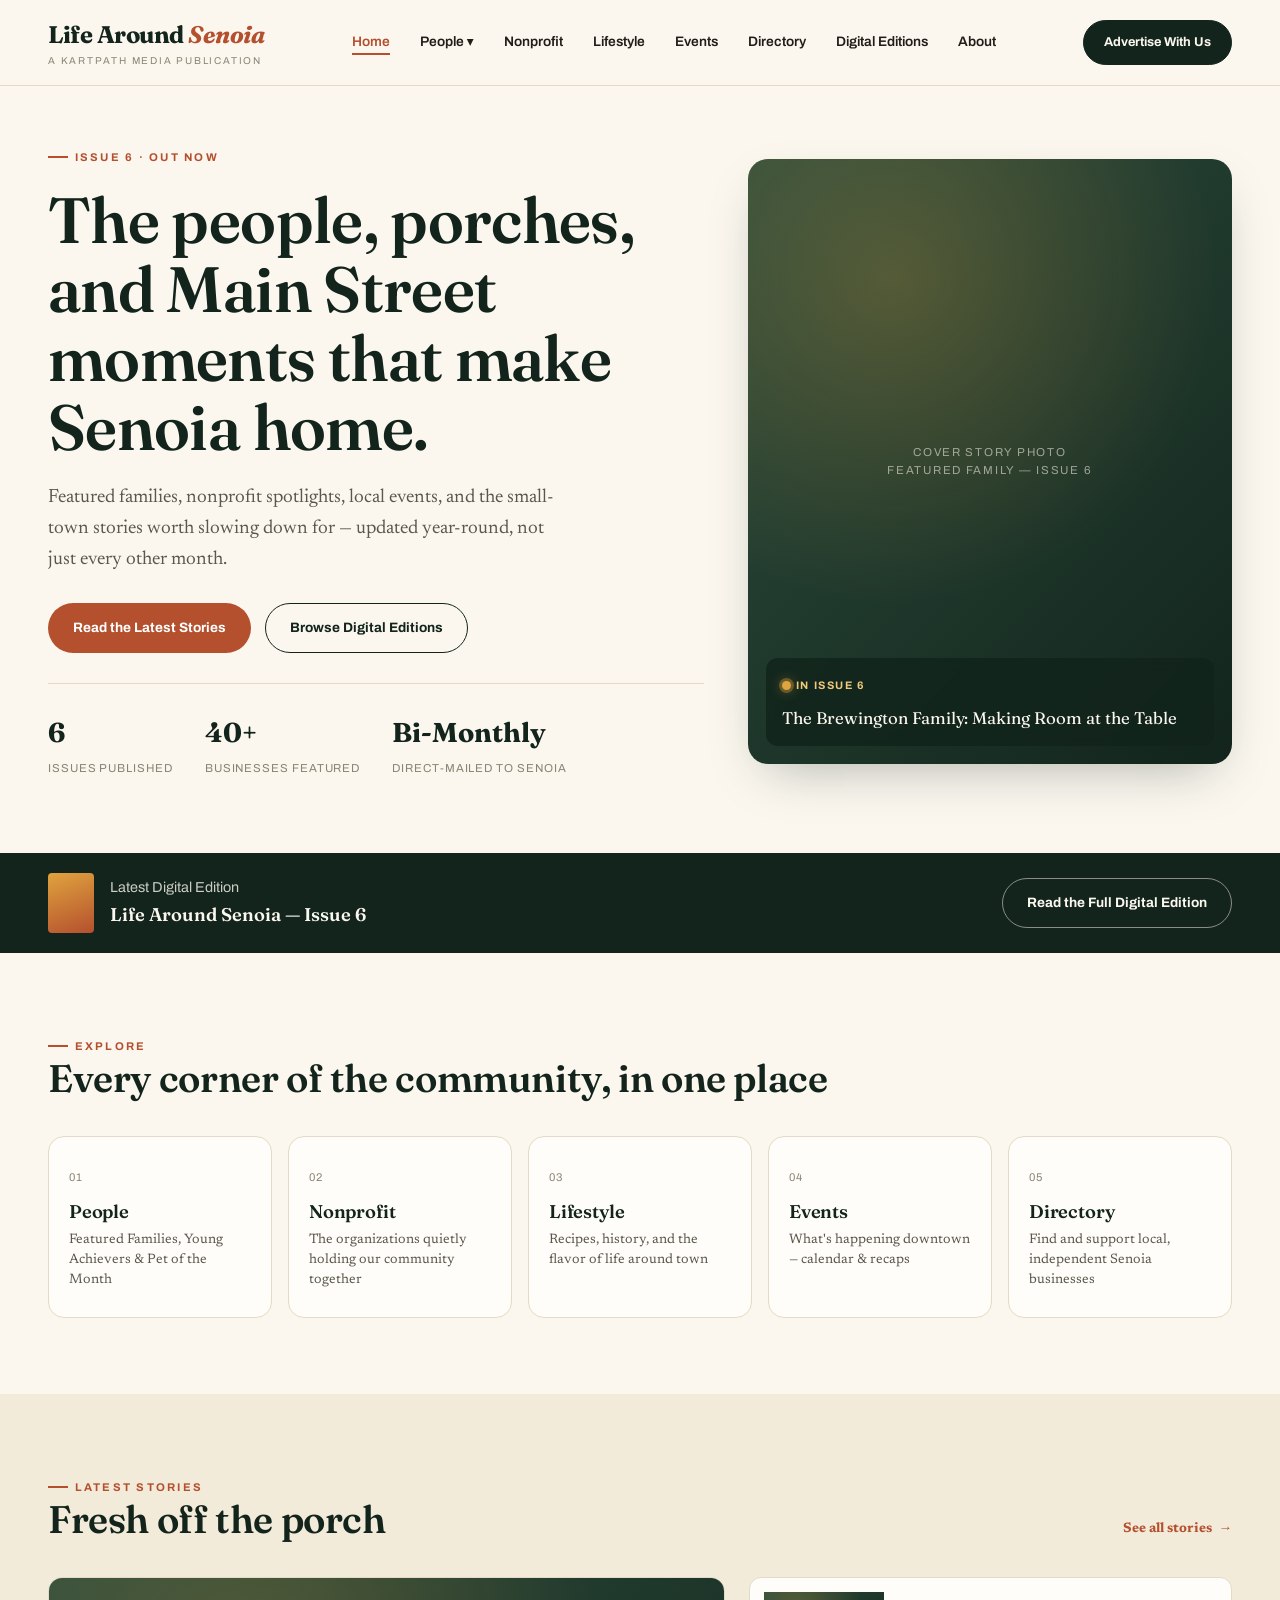
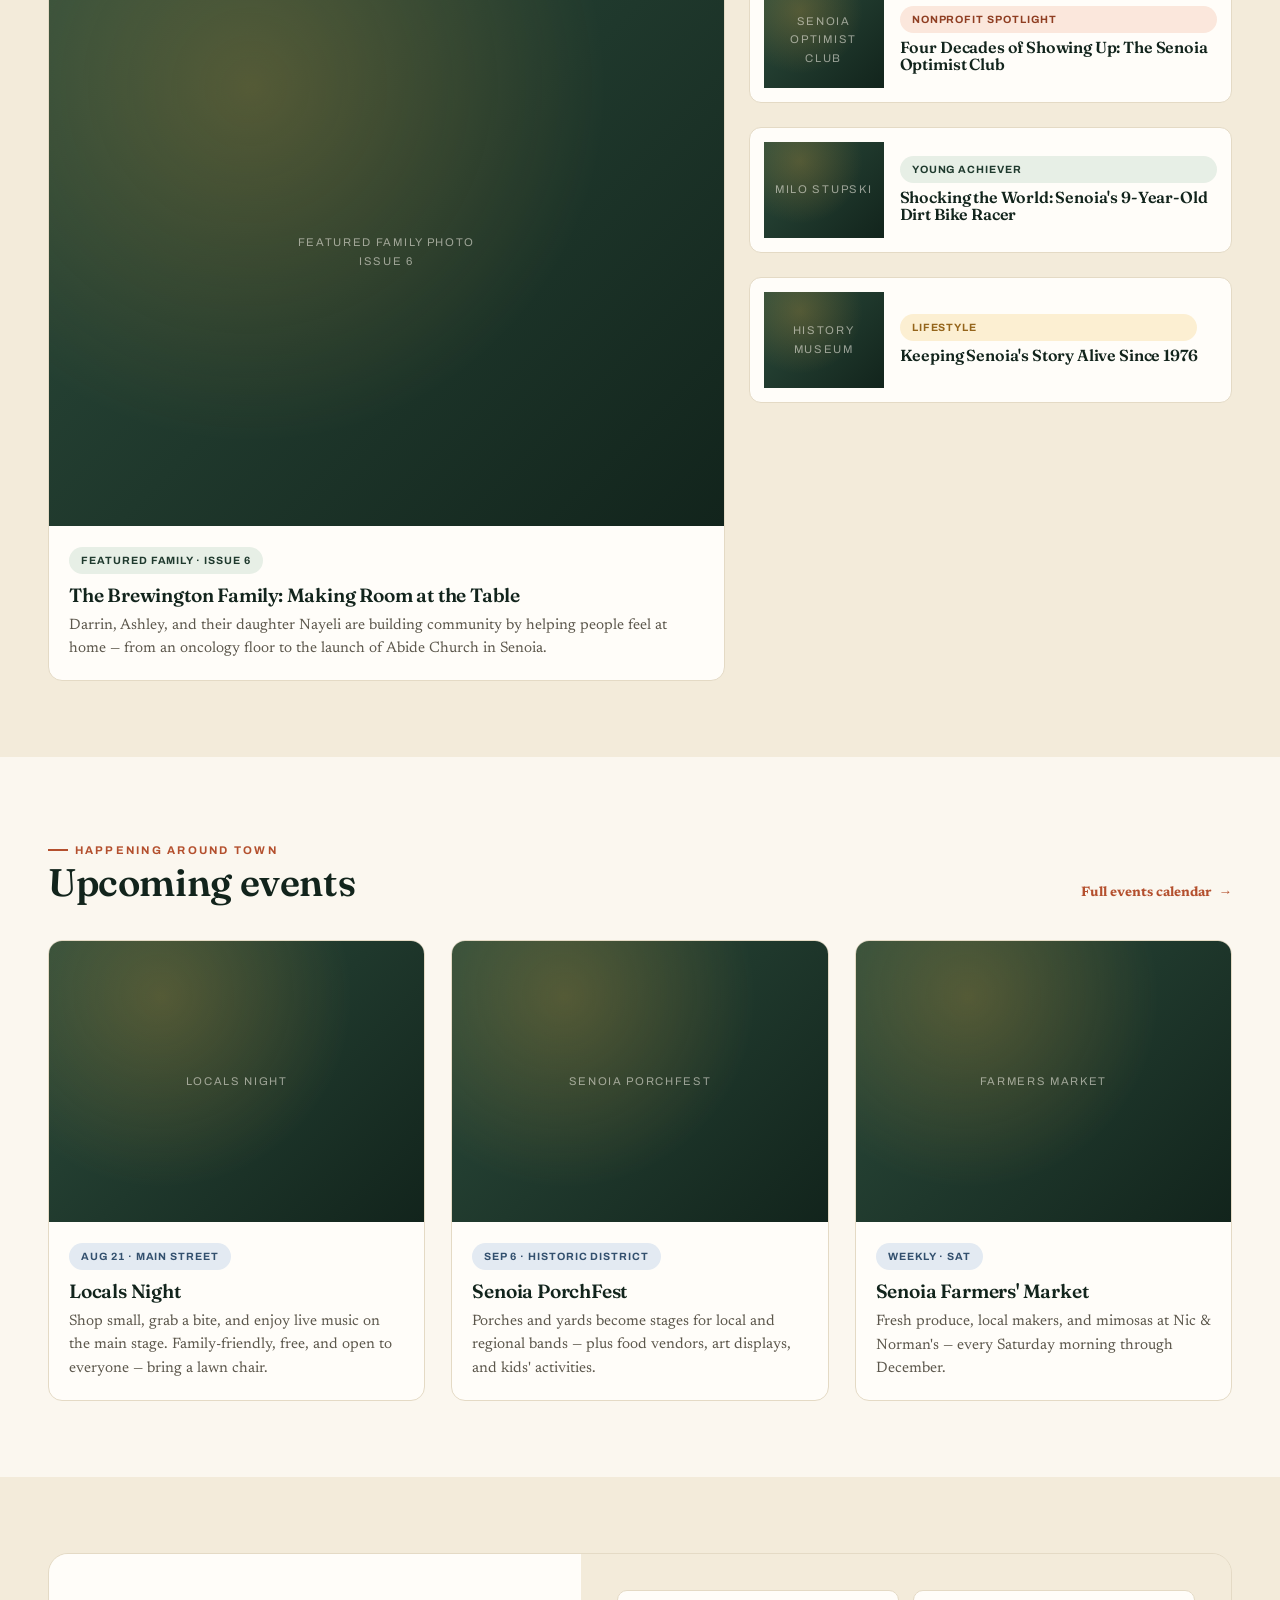
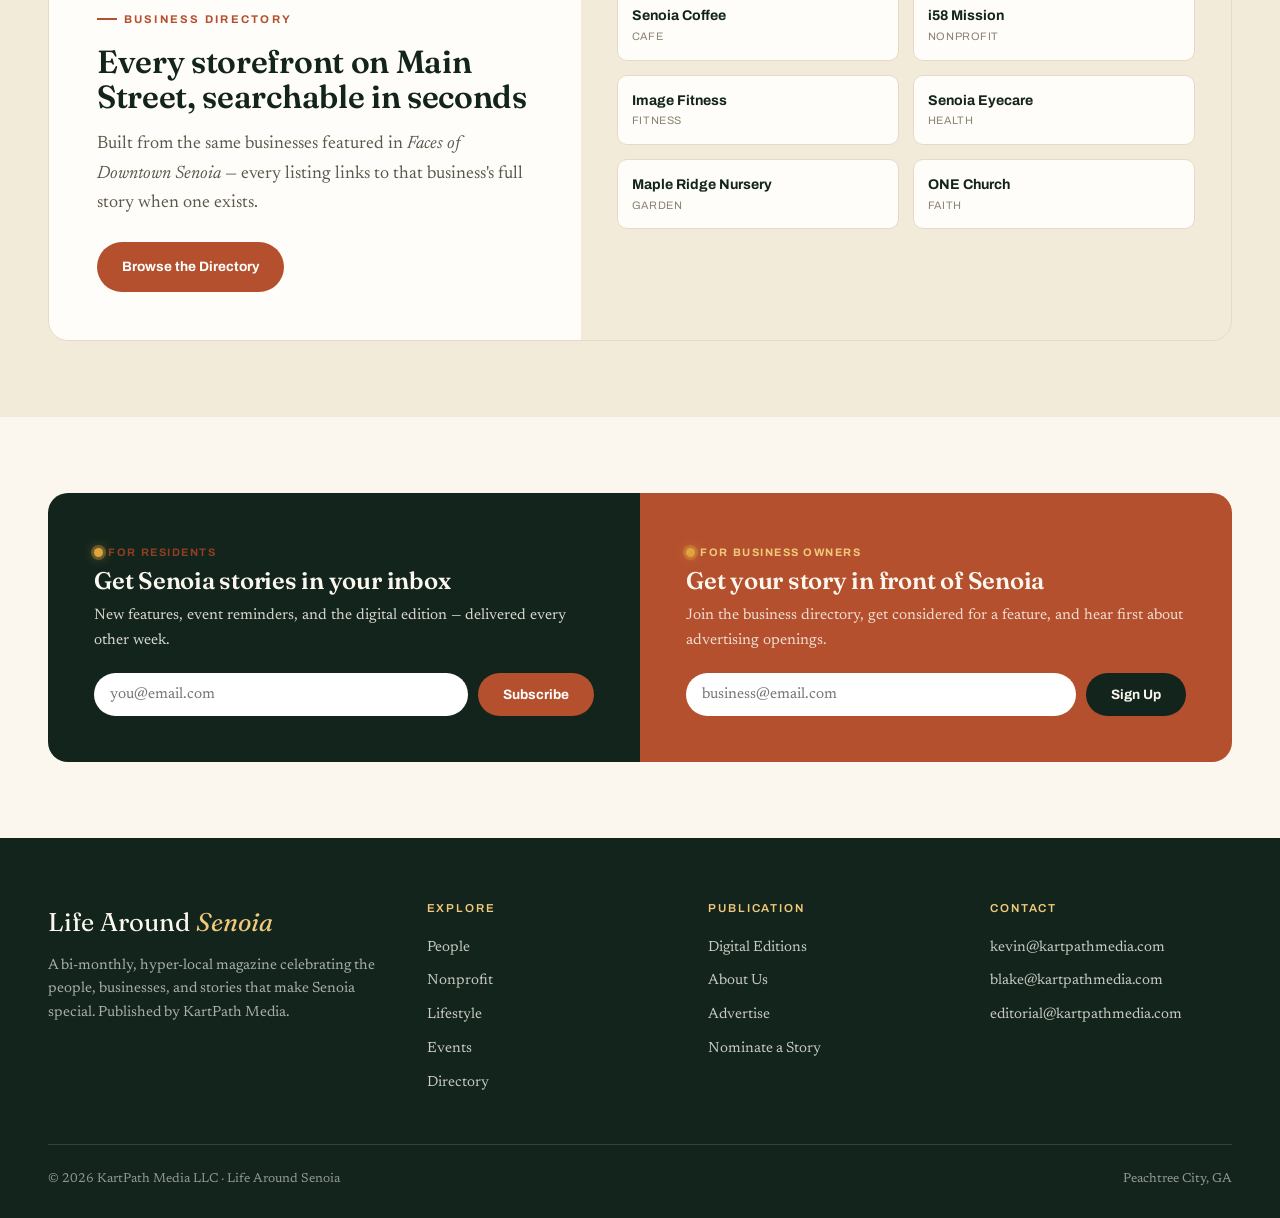
==== index.html @ 34ece20f "Add files via upload Add Life Around Senoia site" ====
<!DOCTYPE html>
<html lang="en">
<head>
<meta charset="UTF-8">
<meta name="viewport" content="width=device-width, initial-scale=1.0">
<title>Life Around Senoia — Stories From Our Town</title>
<meta name="description" content="Life Around Senoia is the digital home of the community magazine — featured families, nonprofit spotlights, local events, and the business directory for downtown Senoia, GA.">
<link rel="preconnect" href="https://fonts.googleapis.com">
<link rel="preconnect" href="https://fonts.gstatic.com" crossorigin>
<link href="https://fonts.googleapis.com/css2?family=Fraunces:ital,opsz,wght@0,9..144,400;0,9..144,500;0,9..144,600;0,9..144,700;0,9..144,900;1,9..144,500;1,9..144,600&family=Newsreader:ital,opsz,wght@0,6..72,400;0,6..72,500;0,6..72,600;1,6..72,400&family=Archivo:wght@400;500;600;700;800&display=swap" rel="stylesheet">
<link rel="stylesheet" href="style.css">
<style>
/* Home-specific */
.hero{position:relative;padding:54px 0 70px;overflow:hidden}
.hero-grid{display:grid;grid-template-columns:1.15fr .85fr;gap:44px;align-items:center}
.hero h1{font-size:clamp(2.5rem,5vw,4.1rem);margin:16px 0 20px}
.hero p.lede{font-size:1.2rem;color:var(--ink-soft);max-width:520px;margin-bottom:28px;font-family:var(--read)}
.hero-actions{display:flex;gap:14px;flex-wrap:wrap;margin-bottom:30px}
.hero-stats{display:flex;gap:32px;padding-top:26px;border-top:1px solid var(--line)}
.hero-stat b{display:block;font-family:var(--display);font-size:1.7rem;color:var(--pine-deep)}
.hero-stat span{font-family:var(--ui);font-size:.72rem;letter-spacing:.08em;text-transform:uppercase;color:var(--ink-faint)}
.hero-visual{position:relative;aspect-ratio:4/5;border-radius:20px;overflow:hidden;box-shadow:var(--shadow-lift)}
.hero-visual .photo-placeholder{font-size:.72rem}
.hero-badge{
  position:absolute;bottom:18px;left:18px;right:18px;background:rgba(18,36,28,.82);
  backdrop-filter:blur(6px);border-radius:12px;padding:14px 16px;color:var(--paper);
}
.hero-badge .porch-light{color:var(--honey-soft)}
.hero-badge p{font-family:var(--display);font-size:1.05rem;margin-top:4px}

/* Latest issue strip */
.issue-strip{background:var(--pine-deep);padding:20px 0}
.issue-strip .wrap{display:flex;align-items:center;justify-content:space-between;gap:20px;flex-wrap:wrap}
.issue-strip .left{display:flex;align-items:center;gap:16px;color:var(--paper)}
.issue-cover-mini{width:46px;height:60px;border-radius:4px;background:linear-gradient(160deg,var(--honey),var(--brick));flex-shrink:0}
.issue-strip .left p{font-family:var(--ui);font-size:.9rem;color:rgba(251,247,239,.8)}
.issue-strip .left strong{font-family:var(--display);font-size:1.15rem;font-weight:600;display:block;color:var(--paper)}

/* Category rail */
.cat-rail{display:grid;grid-template-columns:repeat(5,1fr);gap:16px}
.cat-tile{
  padding:26px 20px;border-radius:16px;border:1px solid var(--line);background:var(--card);
  transition:.2s ease;
}
.cat-tile:hover{transform:translateY(-4px);box-shadow:var(--shadow-card);border-color:transparent}
.cat-tile .num{font-family:var(--ui);font-size:.7rem;color:var(--ink-faint);letter-spacing:.1em}
.cat-tile h3{font-size:1.15rem;margin:10px 0 8px}
.cat-tile p{font-size:.85rem;color:var(--ink-soft);line-height:1.5}

/* Featured grid — asymmetric */
.feature-grid{display:grid;grid-template-columns:1.4fr 1fr;gap:24px}
.feature-grid .lead-card{grid-row:span 2}
.feature-grid .lead-card .card-img{aspect-ratio:16/13}
.side-stack{display:flex;flex-direction:column;gap:24px}
.side-card{display:flex;gap:16px;background:var(--card);border:1px solid var(--line);border-radius:12px;padding:14px;transition:.2s ease}
.side-card:hover{box-shadow:var(--shadow-card);transform:translateY(-2px)}
.side-card .card-img{width:120px;height:96px;flex-shrink:0;border-radius:8px;aspect-ratio:unset}
.side-card .side-body{display:flex;flex-direction:column;justify-content:center}
.side-card .card-title{font-size:1rem;margin:6px 0 0}

/* Directory teaser map strip */
.directory-teaser{display:grid;grid-template-columns:.9fr 1.1fr;gap:0;border-radius:20px;overflow:hidden;border:1px solid var(--line)}
.directory-teaser .copy{padding:48px;background:var(--card)}
.directory-teaser .biz-grid{background:var(--paper-2);padding:36px;display:grid;grid-template-columns:1fr 1fr;gap:14px;align-content:start}
.mini-biz{background:var(--card);border:1px solid var(--line);border-radius:10px;padding:14px;font-family:var(--ui)}
.mini-biz .name{font-weight:700;font-size:.88rem;color:var(--pine-deep)}
.mini-biz .cat{font-size:.68rem;color:var(--ink-faint);letter-spacing:.05em;text-transform:uppercase}

/* Newsletter split */
.news-split{display:grid;grid-template-columns:1fr 1fr;gap:0;border-radius:20px;overflow:hidden}
.news-panel{padding:46px}
.news-panel.readers{background:var(--pine-deep);color:var(--paper)}
.news-panel.business{background:var(--brick);color:var(--paper)}
.news-panel h3{color:var(--paper);font-size:1.5rem;margin-bottom:10px}
.news-panel p{opacity:.85;margin-bottom:20px;font-size:.95rem}
.news-form{display:flex;gap:10px}
.news-form input{flex:1;padding:13px 16px;border-radius:999px;border:none;font-family:var(--read);font-size:.95rem}
@media(max-width:980px){
  .hero-grid{grid-template-columns:1fr}
  .hero-visual{max-width:420px}
  .cat-rail{grid-template-columns:1fr 1fr}
  .feature-grid{grid-template-columns:1fr}
  .feature-grid .lead-card{grid-row:auto}
  .directory-teaser,.news-split{grid-template-columns:1fr}
  .directory-teaser .biz-grid{grid-template-columns:1fr 1fr}
}
@media(max-width:620px){
  .cat-rail{grid-template-columns:1fr}
  .news-form{flex-direction:column}
}
</style>
</head>
<body>

<!-- ============ NAV ============ -->
<header class="site-header">
  <nav class="nav-bar">
    <a href="index.html" class="brand">
      <div>
        <div class="brand-mark">Life Around <em>Senoia</em></div>
        <div class="brand-sub">A KartPath Media Publication</div>
      </div>
    </a>
    <ul class="nav-links">
      <li class="active"><a href="index.html">Home</a></li>
      <li class="has-dropdown">
        <a href="people.html">People ▾</a>
        <div class="dropdown">
          <a href="people.html#featured-families">Featured Families</a>
          <a href="people.html#young-achievers">Young Achievers</a>
          <a href="people.html#pet-of-the-month">Pet of the Month</a>
        </div>
      </li>
      <li><a href="nonprofit.html">Nonprofit</a></li>
      <li><a href="lifestyle.html">Lifestyle</a></li>
      <li><a href="events.html">Events</a></li>
      <li><a href="directory.html">Directory</a></li>
      <li><a href="editions.html">Digital Editions</a></li>
      <li><a href="about.html">About</a></li>
    </ul>
    <a href="advertise.html" class="nav-cta">Advertise With Us</a>
    <button class="nav-toggle">☰</button>
  </nav>
</header>

<!-- ============ HERO ============ -->
<section class="hero">
  <div class="wrap hero-grid">
    <div>
      <span class="eyebrow">Issue 6 · Out Now</span>
      <h1>The people, porches, and Main Street moments that make Senoia home.</h1>
      <p class="lede">Featured families, nonprofit spotlights, local events, and the small-town stories worth slowing down for — updated year-round, not just every other month.</p>
      <div class="hero-actions">
        <a href="#latest-stories" class="btn btn-primary">Read the Latest Stories</a>
        <a href="editions.html" class="btn btn-outline">Browse Digital Editions</a>
      </div>
      <div class="hero-stats">
        <div class="hero-stat"><b>6</b><span>Issues Published</span></div>
        <div class="hero-stat"><b>40+</b><span>Businesses Featured</span></div>
        <div class="hero-stat"><b>Bi-Monthly</b><span>Direct-Mailed to Senoia</span></div>
      </div>
    </div>
    <div class="hero-visual">
      <div class="photo-placeholder">Cover Story Photo<br>Featured Family — Issue 6</div>
      <div class="hero-badge">
        <span class="porch-light"><span class="bulb"></span>In Issue 6</span>
        <p>The Brewington Family: Making Room at the Table</p>
      </div>
    </div>
  </div>
</section>

<!-- ============ LATEST ISSUE STRIP ============ -->
<div class="issue-strip">
  <div class="wrap">
    <div class="left">
      <div class="issue-cover-mini"></div>
      <p>Latest Digital Edition<strong>Life Around Senoia — Issue 6</strong></p>
    </div>
    <a href="editions.html" class="btn btn-outline-light">Read the Full Digital Edition</a>
  </div>
</div>

<!-- ============ CATEGORY RAIL ============ -->
<section>
  <div class="wrap">
    <div class="section-head">
      <div>
        <span class="eyebrow">Explore</span>
        <h2>Every corner of the community, in one place</h2>
      </div>
    </div>
    <div class="cat-rail">
      <a href="people.html" class="cat-tile">
        <span class="num">01</span>
        <h3>People</h3>
        <p>Featured Families, Young Achievers &amp; Pet of the Month</p>
      </a>
      <a href="nonprofit.html" class="cat-tile">
        <span class="num">02</span>
        <h3>Nonprofit</h3>
        <p>The organizations quietly holding our community together</p>
      </a>
      <a href="lifestyle.html" class="cat-tile">
        <span class="num">03</span>
        <h3>Lifestyle</h3>
        <p>Recipes, history, and the flavor of life around town</p>
      </a>
      <a href="events.html" class="cat-tile">
        <span class="num">04</span>
        <h3>Events</h3>
        <p>What's happening downtown — calendar &amp; recaps</p>
      </a>
      <a href="directory.html" class="cat-tile">
        <span class="num">05</span>
        <h3>Directory</h3>
        <p>Find and support local, independent Senoia businesses</p>
      </a>
    </div>
  </div>
</section>

<!-- ============ FEATURED STORIES ============ -->
<section class="on-paper2" id="latest-stories">
  <div class="wrap">
    <div class="section-head">
      <div>
        <span class="eyebrow">Latest Stories</span>
        <h2>Fresh off the porch</h2>
      </div>
      <a href="people.html" class="btn-ghost">See all stories</a>
    </div>
    <div class="feature-grid">
      <a href="people.html#featured-families" class="card lead-card">
        <div class="card-img"><div class="photo-placeholder">Featured Family Photo<br>Issue 6</div></div>
        <div class="card-body">
          <span class="tag tag-people">Featured Family · Issue 6</span>
          <h3 class="card-title">The Brewington Family: Making Room at the Table</h3>
          <p class="card-dek">Darrin, Ashley, and their daughter Nayeli are building community by helping people feel at home — from an oncology floor to the launch of Abide Church in Senoia.</p>
        </div>
      </a>
      <div class="side-stack">
        <a href="nonprofit.html" class="side-card">
          <div class="card-img"><div class="photo-placeholder">Senoia Optimist Club</div></div>
          <div class="side-body">
            <span class="tag tag-nonprofit">Nonprofit Spotlight</span>
            <h3 class="card-title">Four Decades of Showing Up: The Senoia Optimist Club</h3>
          </div>
        </a>
        <a href="people.html#young-achievers" class="side-card">
          <div class="card-img"><div class="photo-placeholder">Milo Stupski</div></div>
          <div class="side-body">
            <span class="tag tag-people">Young Achiever</span>
            <h3 class="card-title">Shocking the World: Senoia's 9-Year-Old Dirt Bike Racer</h3>
          </div>
        </a>
        <a href="lifestyle.html#historical-society" class="side-card">
          <div class="card-img"><div class="photo-placeholder">History Museum</div></div>
          <div class="side-body">
            <span class="tag tag-lifestyle">Lifestyle</span>
            <h3 class="card-title">Keeping Senoia's Story Alive Since 1976</h3>
          </div>
        </a>
      </div>
    </div>
  </div>
</section>

<!-- ============ EVENTS STRIP ============ -->
<section>
  <div class="wrap">
    <div class="section-head">
      <div>
        <span class="eyebrow">Happening Around Town</span>
        <h2>Upcoming events</h2>
      </div>
      <a href="events.html" class="btn-ghost">Full events calendar</a>
    </div>
    <div class="grid-3">
      <div class="card">
        <div class="card-img"><div class="photo-placeholder">Locals Night</div></div>
        <div class="card-body">
          <span class="tag tag-events">Aug 21 · Main Street</span>
          <h3 class="card-title">Locals Night</h3>
          <p class="card-dek">Shop small, grab a bite, and enjoy live music on the main stage. Family-friendly, free, and open to everyone — bring a lawn chair.</p>
        </div>
      </div>
      <div class="card">
        <div class="card-img"><div class="photo-placeholder">Senoia PorchFest</div></div>
        <div class="card-body">
          <span class="tag tag-events">Sep 6 · Historic District</span>
          <h3 class="card-title">Senoia PorchFest</h3>
          <p class="card-dek">Porches and yards become stages for local and regional bands — plus food vendors, art displays, and kids' activities.</p>
        </div>
      </div>
      <div class="card">
        <div class="card-img"><div class="photo-placeholder">Farmers Market</div></div>
        <div class="card-body">
          <span class="tag tag-events">Weekly · Sat</span>
          <h3 class="card-title">Senoia Farmers' Market</h3>
          <p class="card-dek">Fresh produce, local makers, and mimosas at Nic &amp; Norman's — every Saturday morning through December.</p>
        </div>
      </div>
    </div>
  </div>
</section>

<!-- ============ DIRECTORY TEASER ============ -->
<section class="on-paper2">
  <div class="wrap">
    <div class="directory-teaser">
      <div class="copy">
        <span class="eyebrow">Business Directory</span>
        <h2 style="font-size:2rem;margin:14px 0 16px">Every storefront on Main Street, searchable in seconds</h2>
        <p style="color:var(--ink-soft);margin-bottom:24px">Built from the same businesses featured in <em>Faces of Downtown Senoia</em> — every listing links to that business's full story when one exists.</p>
        <a href="directory.html" class="btn btn-primary">Browse the Directory</a>
      </div>
      <div class="biz-grid">
        <div class="mini-biz"><div class="name">Senoia Coffee</div><div class="cat">Cafe</div></div>
        <div class="mini-biz"><div class="name">i58 Mission</div><div class="cat">Nonprofit</div></div>
        <div class="mini-biz"><div class="name">Image Fitness</div><div class="cat">Fitness</div></div>
        <div class="mini-biz"><div class="name">Senoia Eyecare</div><div class="cat">Health</div></div>
        <div class="mini-biz"><div class="name">Maple Ridge Nursery</div><div class="cat">Garden</div></div>
        <div class="mini-biz"><div class="name">ONE Church</div><div class="cat">Faith</div></div>
      </div>
    </div>
  </div>
</section>

<!-- ============ NEWSLETTER SPLIT ============ -->
<section>
  <div class="wrap">
    <div class="news-split">
      <div class="news-panel readers">
        <span class="porch-light"><span class="bulb"></span>For Residents</span>
        <h3>Get Senoia stories in your inbox</h3>
        <p>New features, event reminders, and the digital edition — delivered every other week.</p>
        <form class="news-form" onsubmit="return false">
          <input type="email" placeholder="you@email.com">
          <button class="btn btn-primary" type="submit">Subscribe</button>
        </form>
      </div>
      <div class="news-panel business">
        <span class="porch-light" style="color:var(--honey-soft)"><span class="bulb"></span>For Business Owners</span>
        <h3>Get your story in front of Senoia</h3>
        <p>Join the business directory, get considered for a feature, and hear first about advertising openings.</p>
        <form class="news-form" onsubmit="return false">
          <input type="email" placeholder="business@email.com">
          <button class="btn" type="submit" style="background:var(--pine-deep);color:var(--paper)">Sign Up</button>
        </form>
      </div>
    </div>
  </div>
</section>

<!-- ============ FOOTER ============ -->
<footer class="site-footer">
  <div class="wrap">
    <div class="footer-grid">
      <div>
        <div class="footer-brand">Life Around <em style="color:var(--honey-soft);font-style:italic">Senoia</em></div>
        <p class="footer-tag">A bi-monthly, hyper-local magazine celebrating the people, businesses, and stories that make Senoia special. Published by KartPath Media.</p>
      </div>
      <div>
        <h4>Explore</h4>
        <a href="people.html">People</a>
        <a href="nonprofit.html">Nonprofit</a>
        <a href="lifestyle.html">Lifestyle</a>
        <a href="events.html">Events</a>
        <a href="directory.html">Directory</a>
      </div>
      <div>
        <h4>Publication</h4>
        <a href="editions.html">Digital Editions</a>
        <a href="about.html">About Us</a>
        <a href="advertise.html">Advertise</a>
        <a href="about.html#nominate">Nominate a Story</a>
      </div>
      <div>
        <h4>Contact</h4>
        <a href="mailto:kevin@kartpathmedia.com">kevin@kartpathmedia.com</a>
        <a href="mailto:blake@kartpathmedia.com">blake@kartpathmedia.com</a>
        <a href="mailto:editorial@kartpathmedia.com">editorial@kartpathmedia.com</a>
      </div>
    </div>
    <div class="footer-bottom">
      <span>© 2026 KartPath Media LLC · Life Around Senoia</span>
      <span>Peachtree City, GA</span>
    </div>
  </div>
</footer>

<script src="script.js"></script>
</body>
</html>
---- style.css ----
/* ============================================================
   LIFE AROUND SENOIA — Shared Stylesheet
   Grounded in Senoia's own materials: pine treelines, Main
   Street brick, and the gold porch-light glow of downtown at
   dusk. Not a generic magazine cream/terracotta template.
   ============================================================ */

:root{
  --pine:#1F3A2E;
  --pine-deep:#12241C;
  --pine-soft:#2C4C3C;
  --brick:#B4502E;
  --brick-deep:#8F3E22;
  --honey:#E0A33E;
  --honey-soft:#F0C97A;
  --honey-glow:rgba(224,163,62,.35);
  --paper:#FBF7EF;
  --paper-2:#F3EBDA;
  --card:#FFFDF9;
  --ink:#211E19;
  --ink-soft:#5C574C;
  --ink-faint:#8B8474;
  --line:#E4DAC5;
  --white:#FFFFFF;

  --display:'Fraunces',Georgia,serif;
  --read:'Newsreader',Georgia,serif;
  --ui:'Archivo',system-ui,-apple-system,sans-serif;

  --maxw:1240px;
  --maxw-narrow:760px;
  --radius:14px;
  --shadow-card:0 1px 2px rgba(33,30,25,.06),0 8px 24px -12px rgba(33,30,25,.18);
  --shadow-lift:0 20px 50px -20px rgba(18,36,28,.35);
}

*{box-sizing:border-box;margin:0;padding:0}
html{scroll-behavior:smooth}
body{
  background:var(--paper);
  color:var(--ink);
  font-family:var(--read);
  font-size:18px;
  line-height:1.62;
  -webkit-font-smoothing:antialiased;
}
img{max-width:100%;display:block;object-fit:cover}
a{color:inherit;text-decoration:none}
ul{list-style:none}
.wrap{max-width:var(--maxw);margin:0 auto;padding:0 28px}
.wrap-narrow{max-width:var(--maxw-narrow);margin:0 auto;padding:0 28px}
button{font-family:var(--ui);cursor:pointer}
::selection{background:var(--honey-glow);color:var(--pine-deep)}

/* ---------- Type helpers ---------- */
h1,h2,h3,h4{font-family:var(--display);font-weight:600;line-height:1.08;letter-spacing:-.01em;color:var(--pine-deep)}
.serif-italic{font-style:italic;font-weight:500}

.eyebrow{
  font-family:var(--ui);font-weight:700;font-size:.7rem;letter-spacing:.2em;
  text-transform:uppercase;color:var(--brick);
  display:inline-flex;align-items:center;gap:.6em;
}
.eyebrow::before{content:"";width:20px;height:2px;background:var(--brick);display:inline-block}
.eyebrow.on-pine{color:var(--honey-soft)}
.eyebrow.on-pine::before{background:var(--honey-soft)}
.eyebrow.pine{color:var(--pine)}
.eyebrow.pine::before{background:var(--pine)}

/* ---------- Porch Light signature badge ---------- */
.porch-light{
  display:inline-flex;align-items:center;gap:.5em;
  font-family:var(--ui);font-weight:700;font-size:.68rem;letter-spacing:.14em;
  text-transform:uppercase;color:var(--brick-deep);
}
.porch-light .bulb{
  width:9px;height:9px;border-radius:50%;background:var(--honey);
  box-shadow:0 0 0 3px var(--honey-glow),0 0 12px 2px var(--honey-glow);
}

/* ================= NAV ================= */
.site-header{
  position:sticky;top:0;z-index:100;
  background:rgba(251,247,239,.92);
  backdrop-filter:blur(10px);
  border-bottom:1px solid var(--line);
}
.nav-bar{display:flex;align-items:center;justify-content:space-between;padding:16px 28px;max-width:var(--maxw);margin:0 auto;gap:24px}
.brand{display:flex;align-items:center;gap:12px}
.brand-mark{
  font-family:var(--display);font-weight:700;font-size:1.5rem;color:var(--pine-deep);
  letter-spacing:-.02em;
}
.brand-mark em{color:var(--brick);font-style:italic}
.brand-sub{font-family:var(--ui);font-size:.62rem;letter-spacing:.18em;text-transform:uppercase;color:var(--ink-faint);margin-top:-2px}

.nav-links{display:flex;align-items:center;gap:30px;font-family:var(--ui);font-weight:600;font-size:.86rem}
.nav-links > li > a{position:relative;padding:6px 0;color:var(--ink)}
.nav-links > li > a::after{
  content:"";position:absolute;left:0;bottom:0;width:0;height:2px;background:var(--brick);
  transition:width .2s ease;
}
.nav-links > li > a:hover::after,.nav-links > li.active > a::after{width:100%}
.nav-links > li.active > a{color:var(--brick)}

.nav-cta{
  font-family:var(--ui);font-weight:700;font-size:.8rem;
  background:var(--pine-deep);color:var(--paper);
  padding:11px 20px;border-radius:999px;
  border:1px solid var(--pine-deep);white-space:nowrap;
}
.nav-cta:hover{background:var(--pine)}
.nav-toggle{display:none;background:none;border:none;font-size:1.6rem;color:var(--pine-deep)}

.has-dropdown{position:relative}
.dropdown{
  position:absolute;top:100%;left:50%;transform:translateX(-50%) translateY(6px);
  background:var(--card);border:1px solid var(--line);border-radius:12px;
  box-shadow:var(--shadow-card);padding:10px;min-width:220px;
  opacity:0;visibility:hidden;transition:.15s ease;
}
.has-dropdown:hover .dropdown{opacity:1;visibility:visible;transform:translateX(-50%) translateY(0)}
.dropdown a{display:block;padding:9px 14px;border-radius:8px;font-size:.86rem;font-weight:600;color:var(--ink)}
.dropdown a:hover{background:var(--paper-2);color:var(--brick)}

/* ================= BUTTONS ================= */
.btn{
  display:inline-flex;align-items:center;gap:8px;
  font-family:var(--ui);font-weight:700;font-size:.85rem;
  padding:13px 24px;border-radius:999px;border:1px solid transparent;
  transition:.15s ease;
}
.btn-primary{background:var(--brick);color:var(--white)}
.btn-primary:hover{background:var(--brick-deep)}
.btn-outline{border-color:var(--pine-deep);color:var(--pine-deep)}
.btn-outline:hover{background:var(--pine-deep);color:var(--paper)}
.btn-outline-light{border-color:rgba(251,247,239,.5);color:var(--paper)}
.btn-outline-light:hover{background:var(--paper);color:var(--pine-deep)}
.btn-ghost{color:var(--brick);font-weight:700;font-size:.85rem}
.btn-ghost::after{content:"→";margin-left:6px;transition:margin .15s ease}
.btn-ghost:hover::after{margin-left:10px}

/* ================= TAGS ================= */
.tag{
  display:inline-block;font-family:var(--ui);font-weight:700;font-size:.66rem;
  letter-spacing:.09em;text-transform:uppercase;padding:5px 12px;border-radius:999px;
}
.tag-people{background:#E7EFE6;color:var(--pine)}
.tag-nonprofit{background:#FBE7DC;color:var(--brick-deep)}
.tag-lifestyle{background:#FCEFD2;color:#95651B}
.tag-events{background:#E3EAF2;color:#33506E}
.tag-directory{background:#EFE4F1;color:#6B3B6E}
.tag-edition{background:var(--pine-deep);color:var(--honey-soft)}

/* ================= CARDS ================= */
.card{background:var(--card);border:1px solid var(--line);border-radius:var(--radius);overflow:hidden;transition:.2s ease}
.card:hover{transform:translateY(-3px);box-shadow:var(--shadow-card)}
.card-img{aspect-ratio:4/3;background:linear-gradient(135deg,var(--pine-soft),var(--pine-deep));position:relative}
.card-body{padding:20px}
.card-title{font-family:var(--display);font-size:1.2rem;font-weight:600;margin:10px 0 8px;color:var(--pine-deep)}
.card-dek{color:var(--ink-soft);font-size:.94rem;line-height:1.55}

.photo-placeholder{
  width:100%;height:100%;display:flex;align-items:center;justify-content:center;
  background:radial-gradient(circle at 30% 20%, rgba(224,163,62,.25), transparent 55%),
    linear-gradient(135deg,var(--pine-soft),var(--pine-deep));
  color:rgba(251,247,239,.55);font-family:var(--ui);font-size:.7rem;
  letter-spacing:.15em;text-transform:uppercase;text-align:center;padding:10px;
}

/* ================= SECTIONS ================= */
section{padding:76px 0}
.section-head{display:flex;justify-content:space-between;align-items:flex-end;gap:24px;margin-bottom:36px;flex-wrap:wrap}
.section-head h2{font-size:clamp(1.8rem,3vw,2.6rem)}
.on-pine{background:var(--pine-deep);color:var(--paper)}
.on-pine h1,.on-pine h2,.on-pine h3{color:var(--paper)}
.on-paper2{background:var(--paper-2)}

/* ================= FOOTER ================= */
.site-footer{background:var(--pine-deep);color:rgba(251,247,239,.85);padding:64px 0 28px}
.footer-grid{display:grid;grid-template-columns:1.4fr 1fr 1fr 1fr;gap:40px;padding-bottom:44px;border-bottom:1px solid rgba(251,247,239,.14)}
.footer-grid h4{color:var(--honey-soft);font-family:var(--ui);font-size:.72rem;letter-spacing:.16em;text-transform:uppercase;margin-bottom:16px}
.footer-grid a{display:block;padding:5px 0;font-size:.92rem;color:rgba(251,247,239,.78)}
.footer-grid a:hover{color:var(--honey-soft)}
.footer-bottom{display:flex;justify-content:space-between;align-items:center;padding-top:24px;font-size:.8rem;color:rgba(251,247,239,.55);flex-wrap:wrap;gap:12px}
.footer-brand{font-family:var(--display);font-size:1.6rem;color:var(--paper);margin-bottom:10px}
.footer-tag{font-size:.92rem;color:rgba(251,247,239,.65);max-width:340px;line-height:1.6;margin-bottom:20px}

/* ================= UTILITIES ================= */
.grid-3{display:grid;grid-template-columns:repeat(3,1fr);gap:26px}
.grid-4{display:grid;grid-template-columns:repeat(4,1fr);gap:22px}
.grid-2{display:grid;grid-template-columns:repeat(2,1fr);gap:26px}
.center{text-align:center}
.divider-porch{height:1px;background:linear-gradient(90deg,transparent,var(--honey),transparent);margin:0 auto;width:120px}

@media (max-width: 980px){
  .nav-links{display:none}
  .nav-toggle{display:block}
  .grid-3,.grid-4,.grid-2{grid-template-columns:1fr 1fr}
  .footer-grid{grid-template-columns:1fr 1fr}
}
@media (max-width: 620px){
  .grid-3,.grid-4,.grid-2{grid-template-columns:1fr}
  .footer-grid{grid-template-columns:1fr}
  section{padding:52px 0}
  body{font-size:16.5px}
}
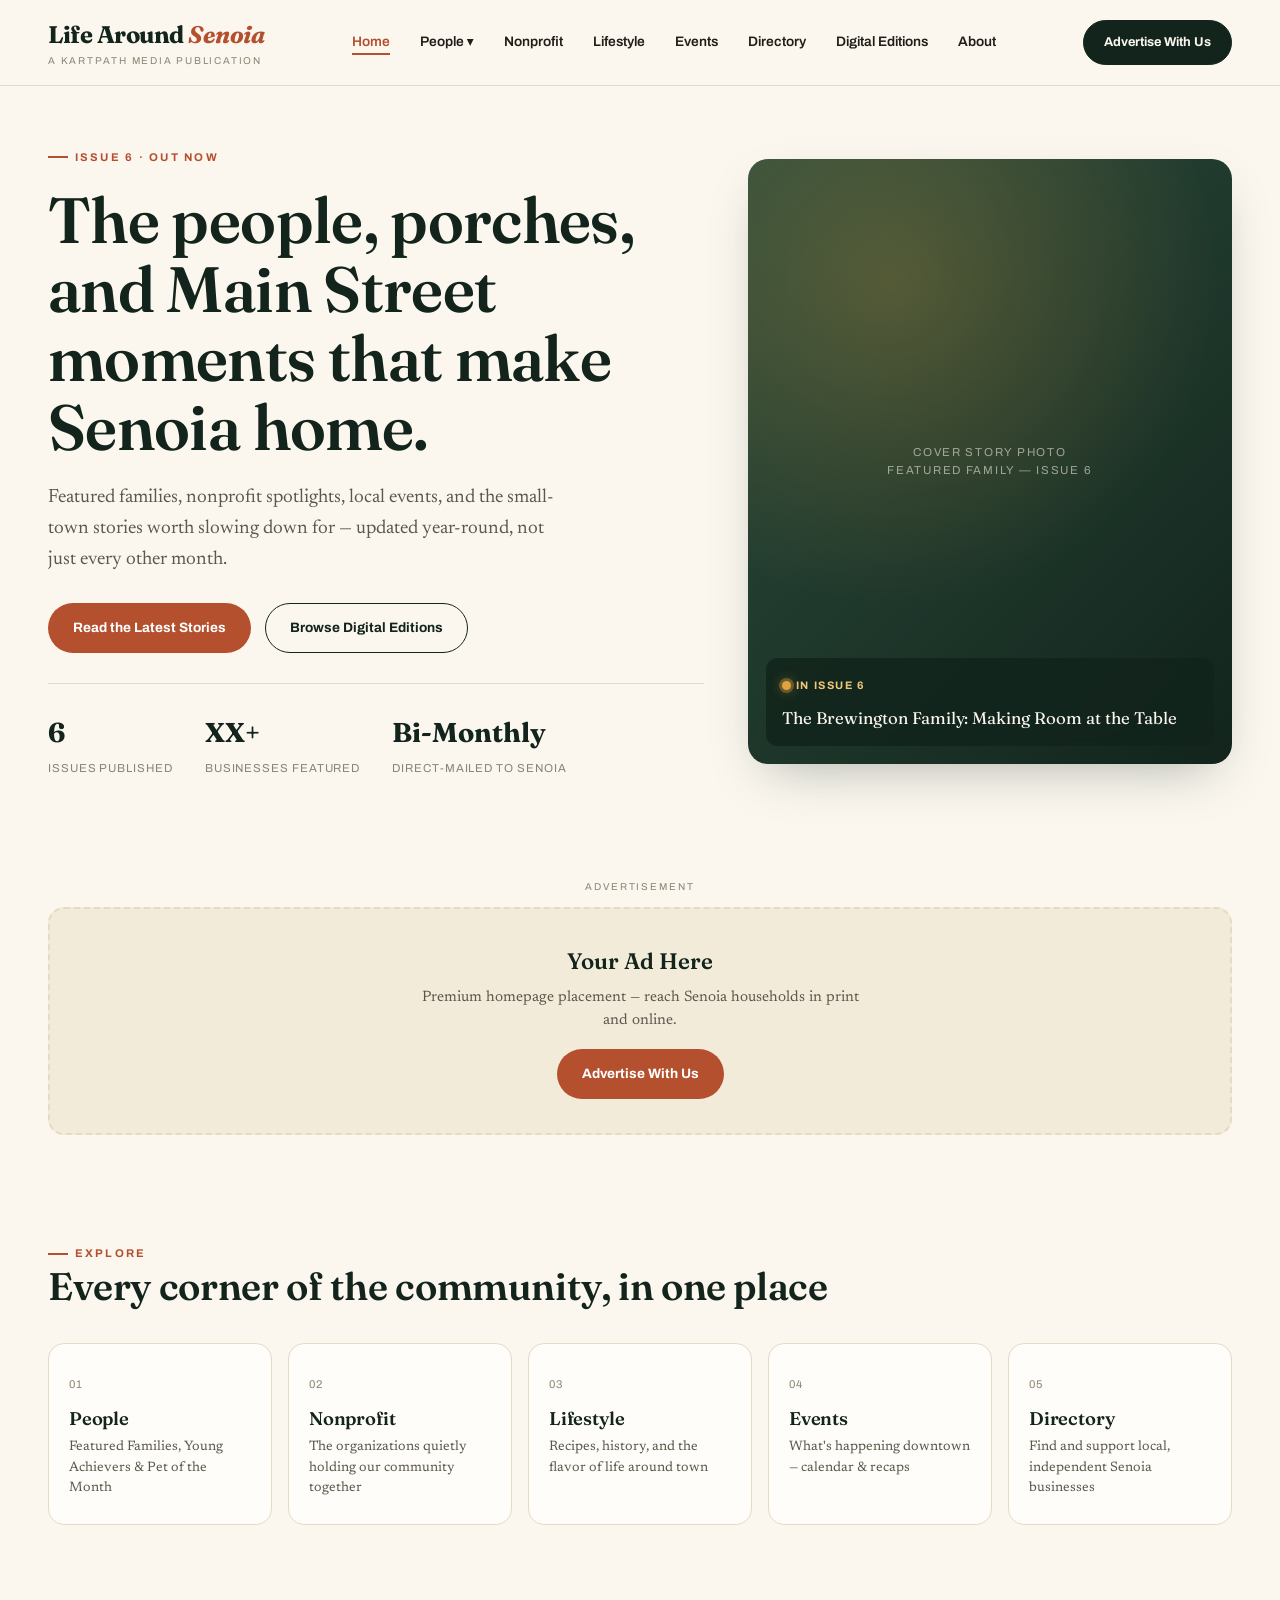
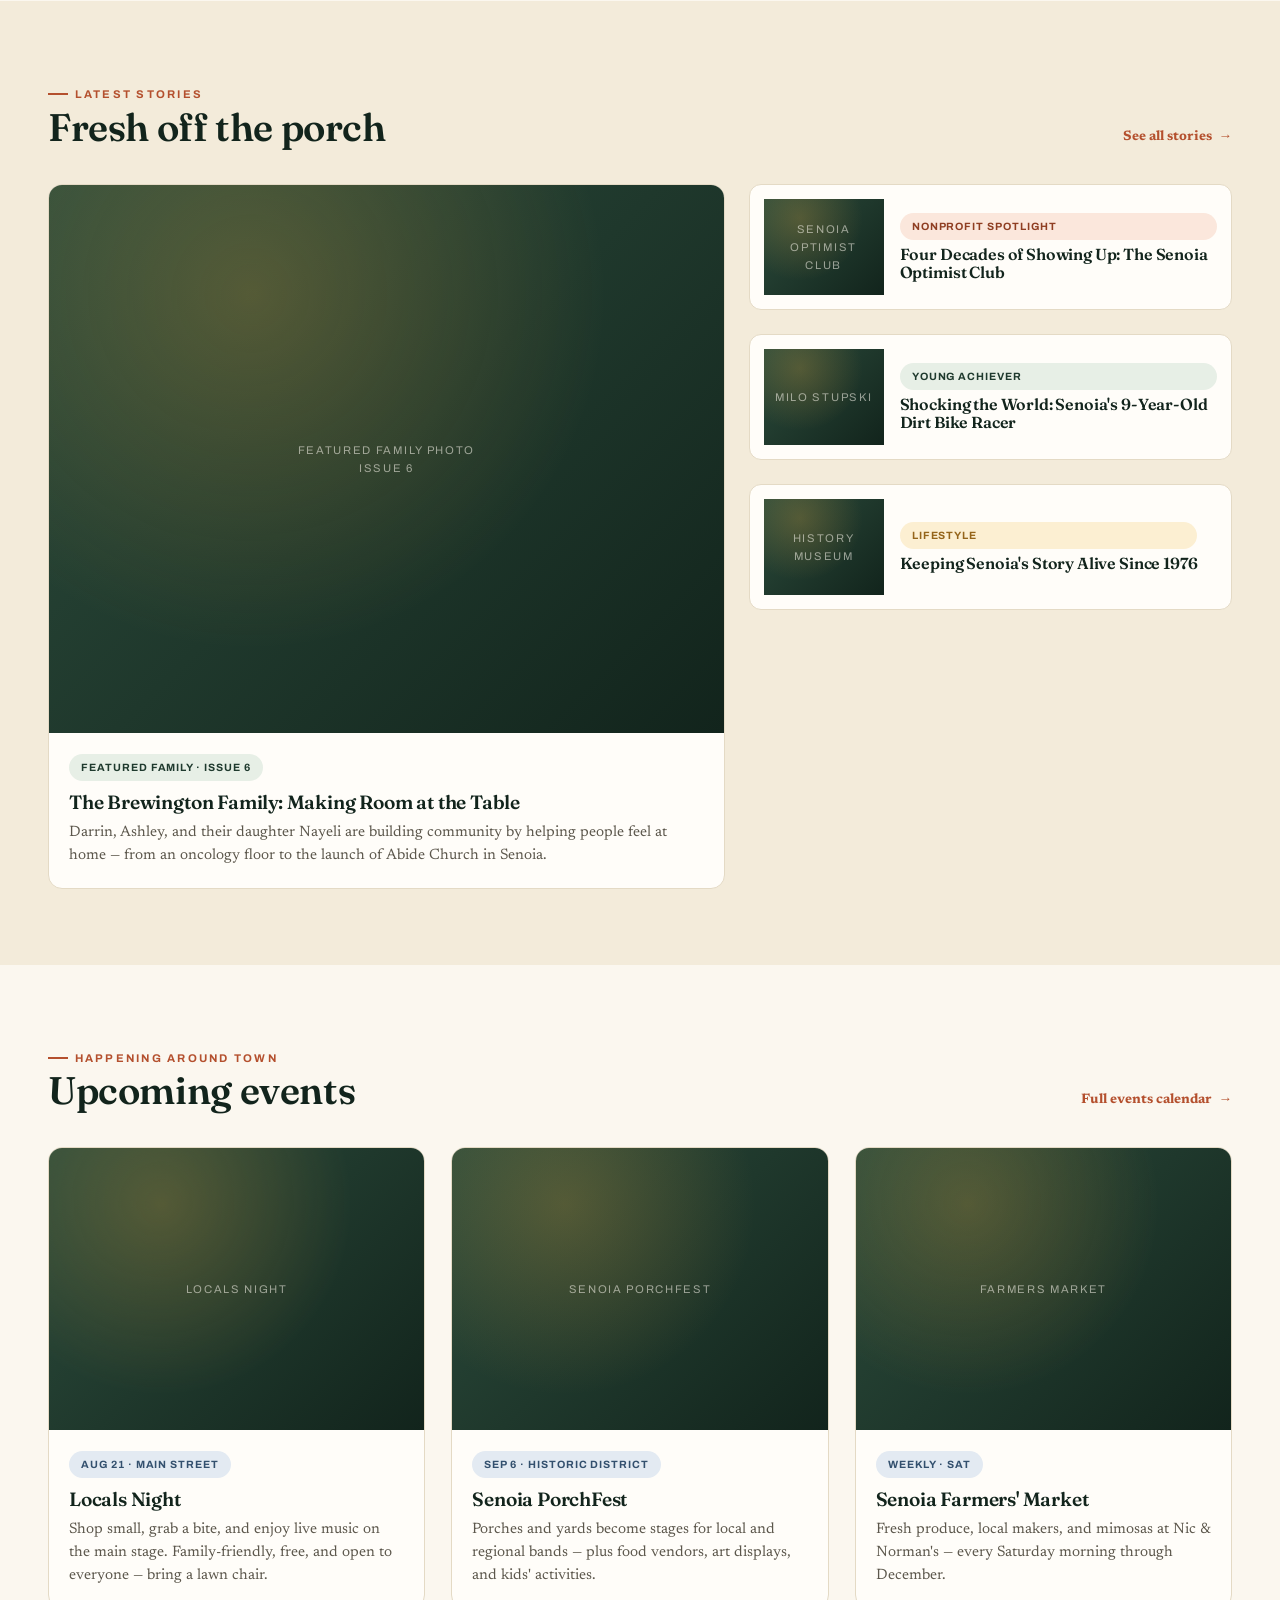
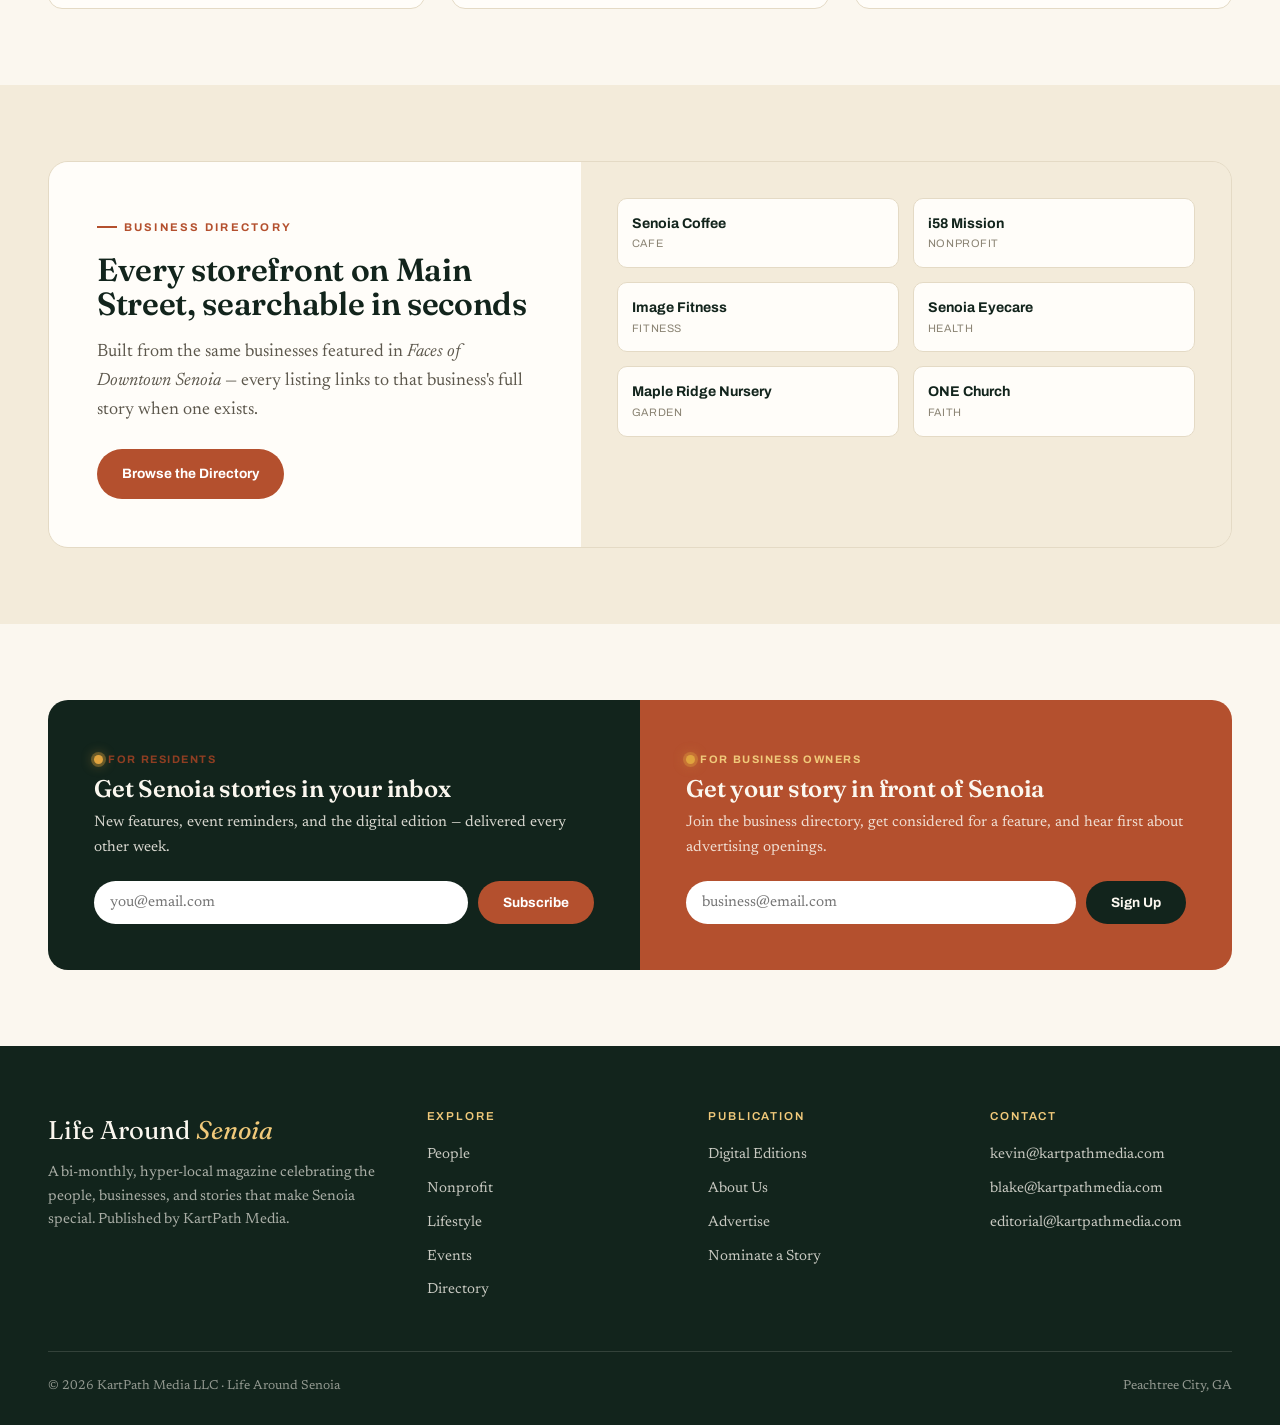
==== commit 3f35b2c2: "Add files via upload Update homepage: ad slot + businesses stat" ====
--- a/index.html
+++ b/index.html
@@ -28,13 +28,12 @@
 .hero-badge .porch-light{color:var(--honey-soft)}
 .hero-badge p{font-family:var(--display);font-size:1.05rem;margin-top:4px}
 
-/* Latest issue strip */
-.issue-strip{background:var(--pine-deep);padding:20px 0}
-.issue-strip .wrap{display:flex;align-items:center;justify-content:space-between;gap:20px;flex-wrap:wrap}
-.issue-strip .left{display:flex;align-items:center;gap:16px;color:var(--paper)}
-.issue-cover-mini{width:46px;height:60px;border-radius:4px;background:linear-gradient(160deg,var(--honey),var(--brick));flex-shrink:0}
-.issue-strip .left p{font-family:var(--ui);font-size:.9rem;color:rgba(251,247,239,.8)}
-.issue-strip .left strong{font-family:var(--display);font-size:1.15rem;font-weight:600;display:block;color:var(--paper)}
+/* Homepage ad slot */
+.ad-slot{padding:26px 0}
+.ad-label{display:block;text-align:center;font-family:var(--ui);font-size:.62rem;letter-spacing:.2em;text-transform:uppercase;color:var(--ink-faint);margin-bottom:12px}
+.ad-placeholder{border:2px dashed var(--line);border-radius:16px;background:var(--paper-2);min-height:150px;display:flex;align-items:center;justify-content:center;text-align:center;padding:34px 24px}
+.ad-placeholder strong{font-family:var(--display);font-size:1.4rem;font-weight:600;color:var(--pine-deep);display:block;margin-bottom:8px}
+.ad-placeholder p{font-family:var(--read);color:var(--ink-soft);font-size:.94rem;line-height:1.5;margin:0 auto 16px;max-width:440px}
 
 /* Category rail */
 .cat-rail{display:grid;grid-template-columns:repeat(5,1fr);gap:16px}
@@ -136,7 +135,7 @@
       </div>
       <div class="hero-stats">
         <div class="hero-stat"><b>6</b><span>Issues Published</span></div>
-        <div class="hero-stat"><b>40+</b><span>Businesses Featured</span></div>
+        <div class="hero-stat"><b>XX+</b><span>Businesses Featured</span></div><!-- TODO: replace XX+ with the confirmed number of businesses featured -->
         <div class="hero-stat"><b>Bi-Monthly</b><span>Direct-Mailed to Senoia</span></div>
       </div>
     </div>
@@ -150,16 +149,24 @@
   </div>
 </section>
 
-<!-- ============ LATEST ISSUE STRIP ============ -->
-<div class="issue-strip">
-  <div class="wrap">
-    <div class="left">
-      <div class="issue-cover-mini"></div>
-      <p>Latest Digital Edition<strong>Life Around Senoia — Issue 6</strong></p>
-    </div>
-    <a href="editions.html" class="btn btn-outline-light">Read the Full Digital Edition</a>
-  </div>
-</div>
+<!-- ============ AD SLOT (was: Latest Digital Edition strip) ============
+     TO GO LIVE WITH A REAL AD: replace the .ad-placeholder <div> below with your ad, e.g.
+       <a href="https://advertiser-website.com" target="_blank" rel="noopener">
+         <img src="images/homepage-ad.jpg" alt="Advertiser name" style="width:100%;display:block;border-radius:16px">
+       </a>
+-->
+<section class="ad-slot">
+  <div class="wrap">
+    <span class="ad-label">Advertisement</span>
+    <div class="ad-placeholder">
+      <div>
+        <strong>Your Ad Here</strong>
+        <p>Premium homepage placement — reach Senoia households in print and online.</p>
+        <a href="advertise.html" class="btn btn-primary">Advertise With Us</a>
+      </div>
+    </div>
+  </div>
+</section>
 
 <!-- ============ CATEGORY RAIL ============ -->
 <section>
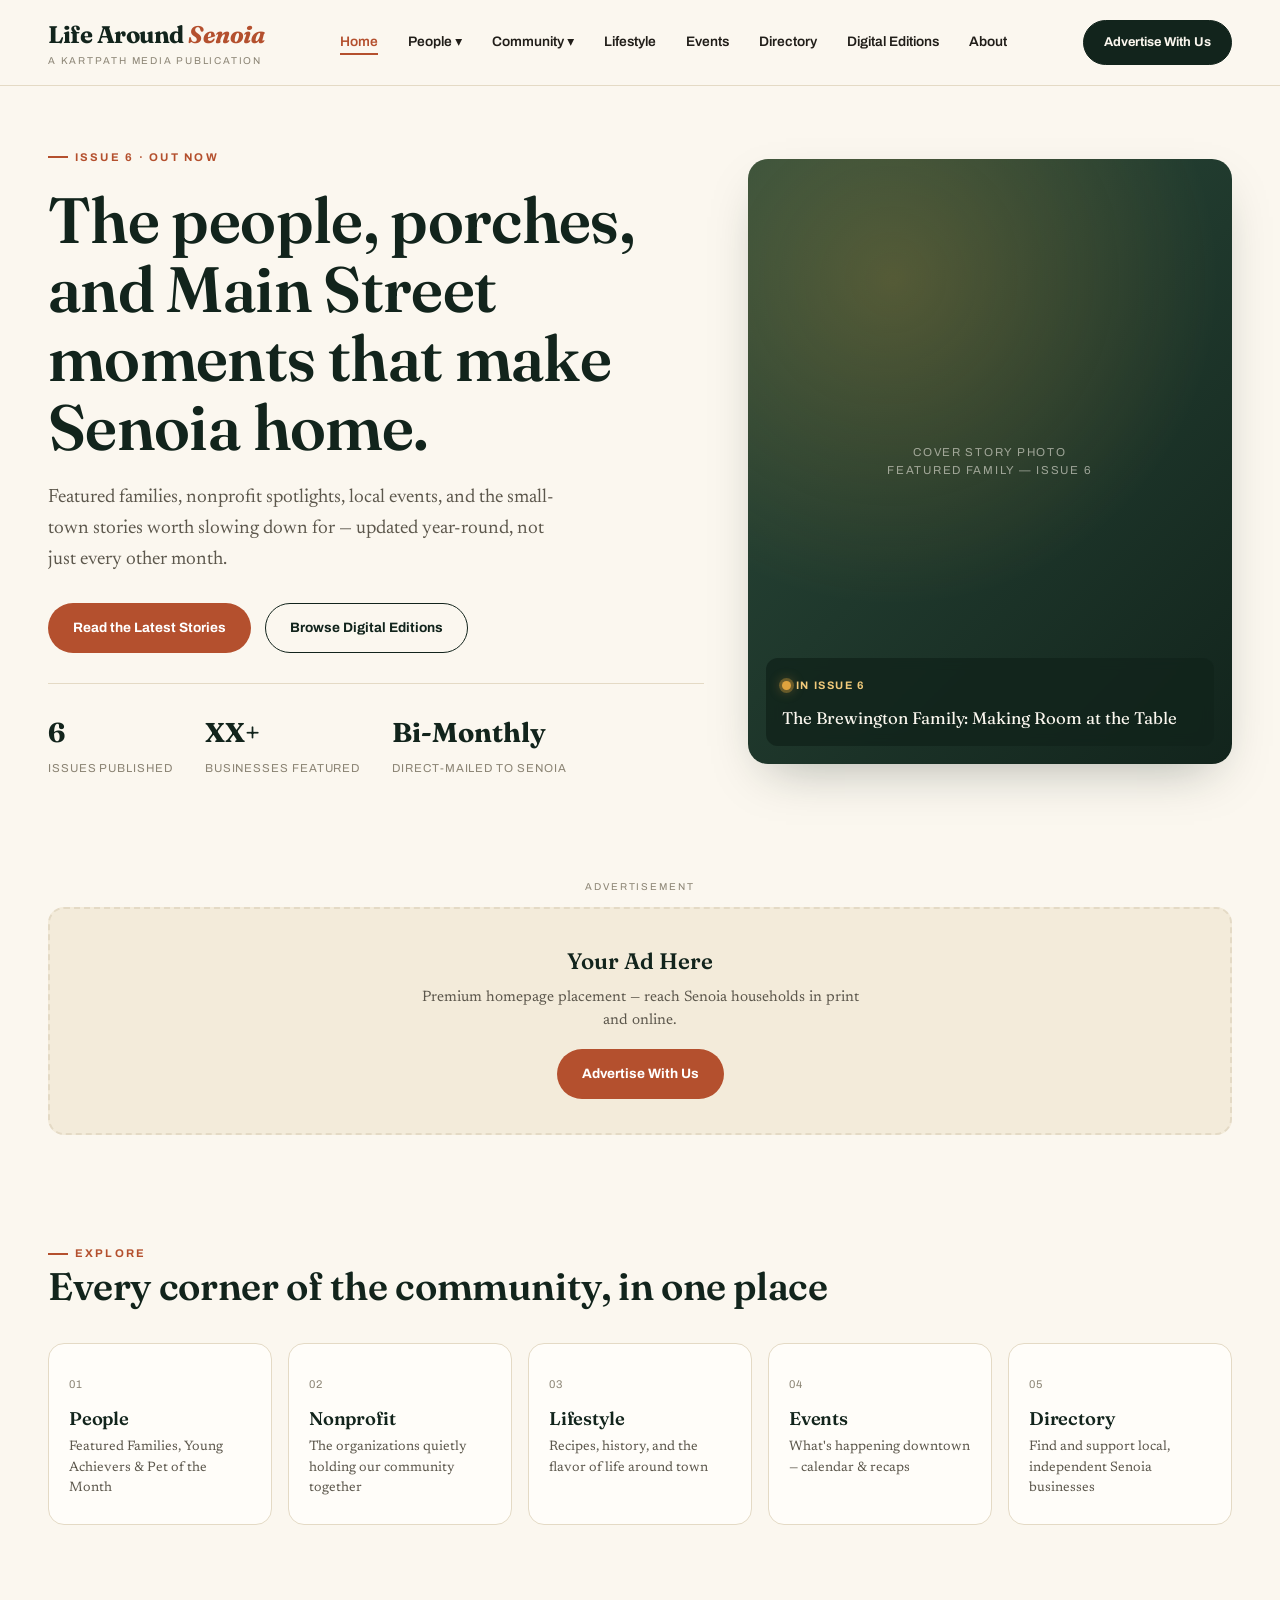
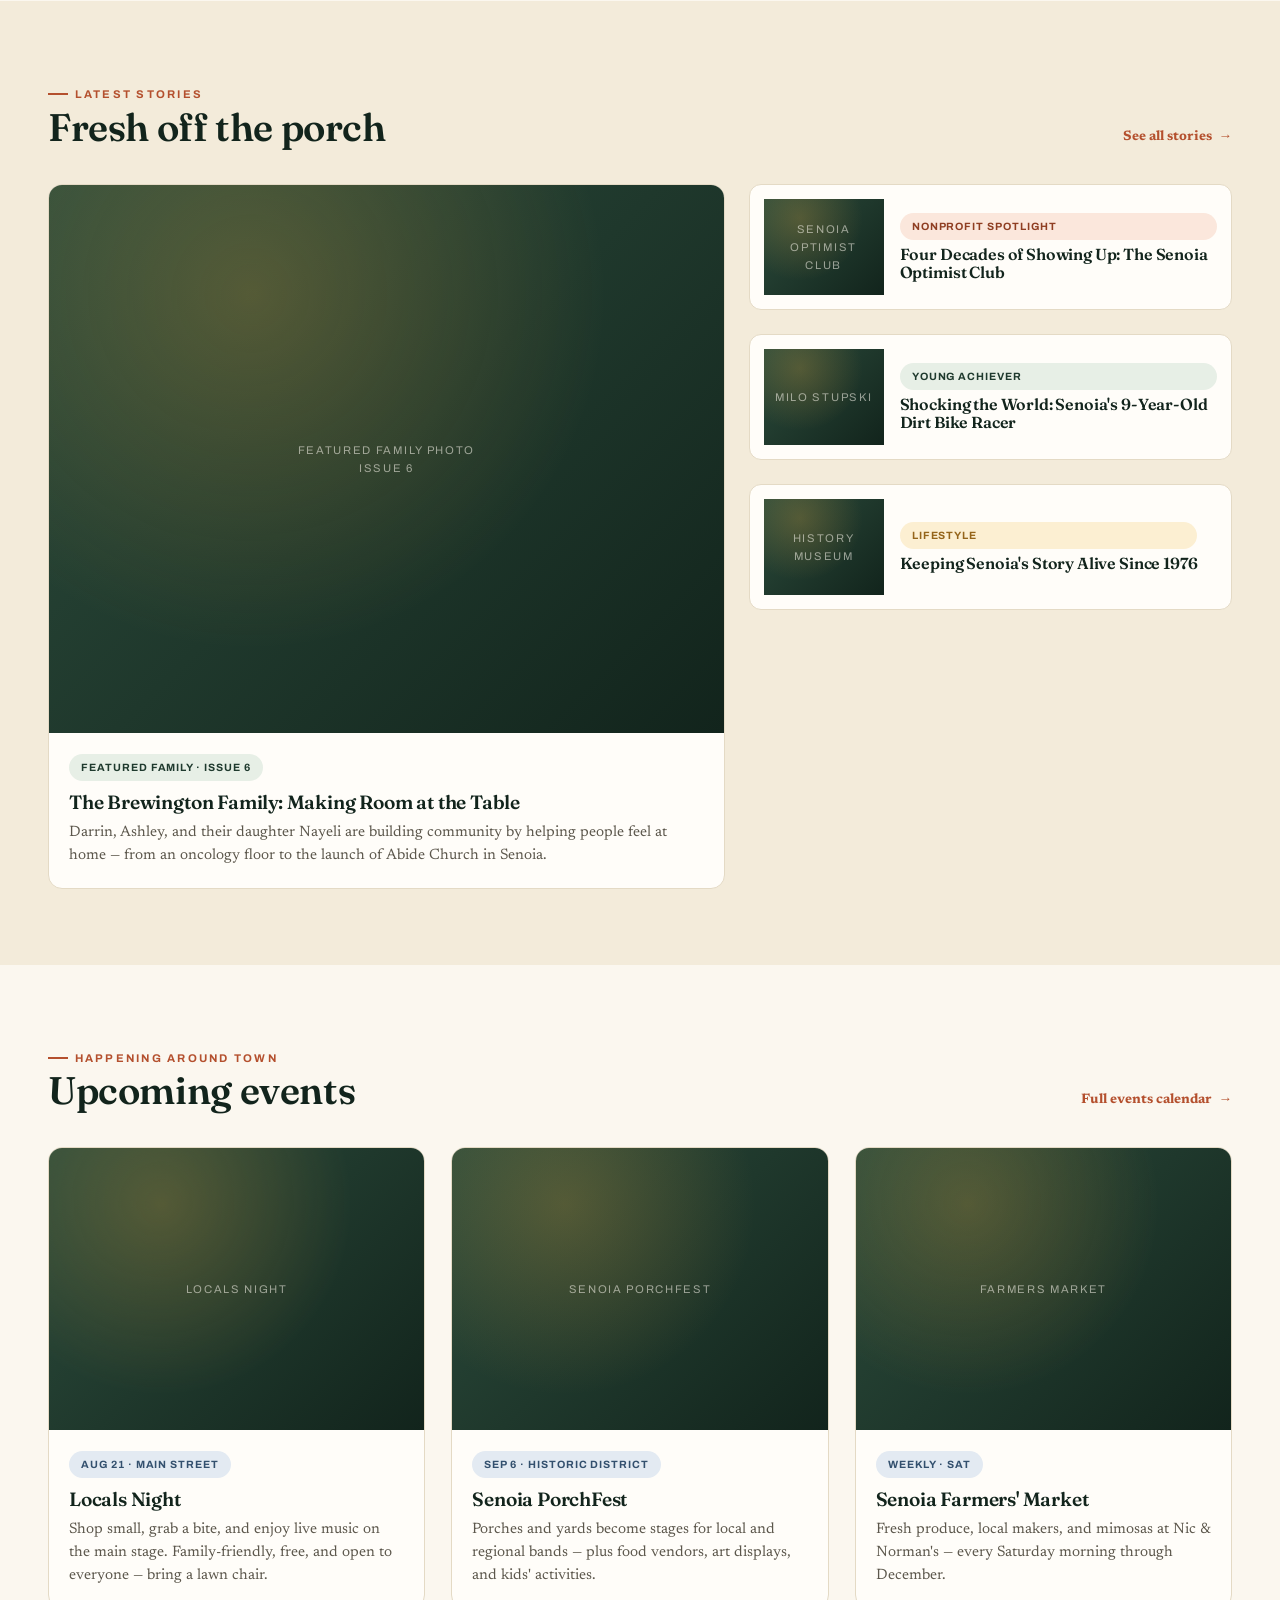
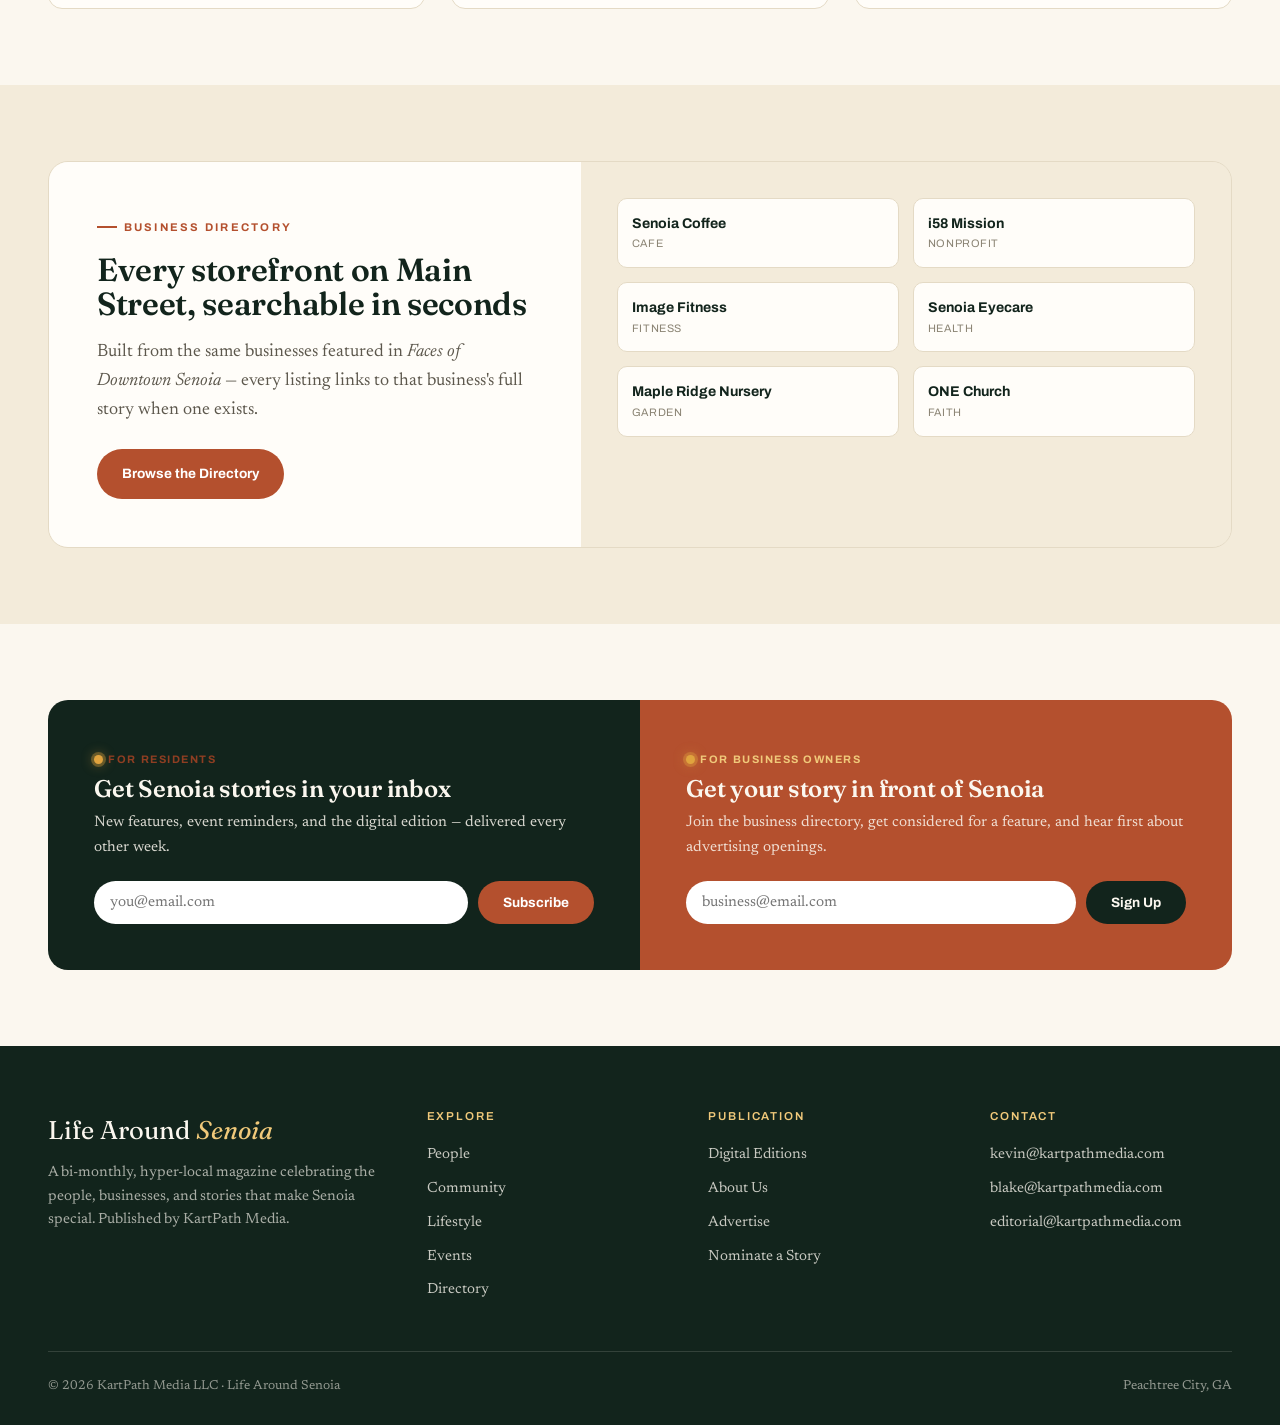
==== commit 700c7f50: "Add files via upload Add Community page + rename menu" ====
--- a/index.html
+++ b/index.html
@@ -107,10 +107,12 @@
         <div class="dropdown">
           <a href="people.html#featured-families">Featured Families</a>
           <a href="people.html#young-achievers">Young Achievers</a>
-          <a href="people.html#pet-of-the-month">Pet of the Month</a>
+          <a href="people.html#pet-of-the-month">Pet of the Month</a><a href="people.html#feature">Feature</a>
         </div>
       </li>
-      <li><a href="nonprofit.html">Nonprofit</a></li>
+      <li class="has-dropdown"><a href="nonprofit.html">Community ▾</a>
+        <div class="dropdown"><a href="nonprofit.html#nonprofit-spotlight">Non-Profit Spotlight</a><a href="nonprofit.html#historic-society">Historic Society</a><a href="nonprofit.html#community-stories">Community Stories</a></div>
+      </li>
       <li><a href="lifestyle.html">Lifestyle</a></li>
       <li><a href="events.html">Events</a></li>
       <li><a href="directory.html">Directory</a></li>
@@ -351,7 +353,7 @@
       <div>
         <h4>Explore</h4>
         <a href="people.html">People</a>
-        <a href="nonprofit.html">Nonprofit</a>
+        <a href="nonprofit.html">Community</a>
         <a href="lifestyle.html">Lifestyle</a>
         <a href="events.html">Events</a>
         <a href="directory.html">Directory</a>
